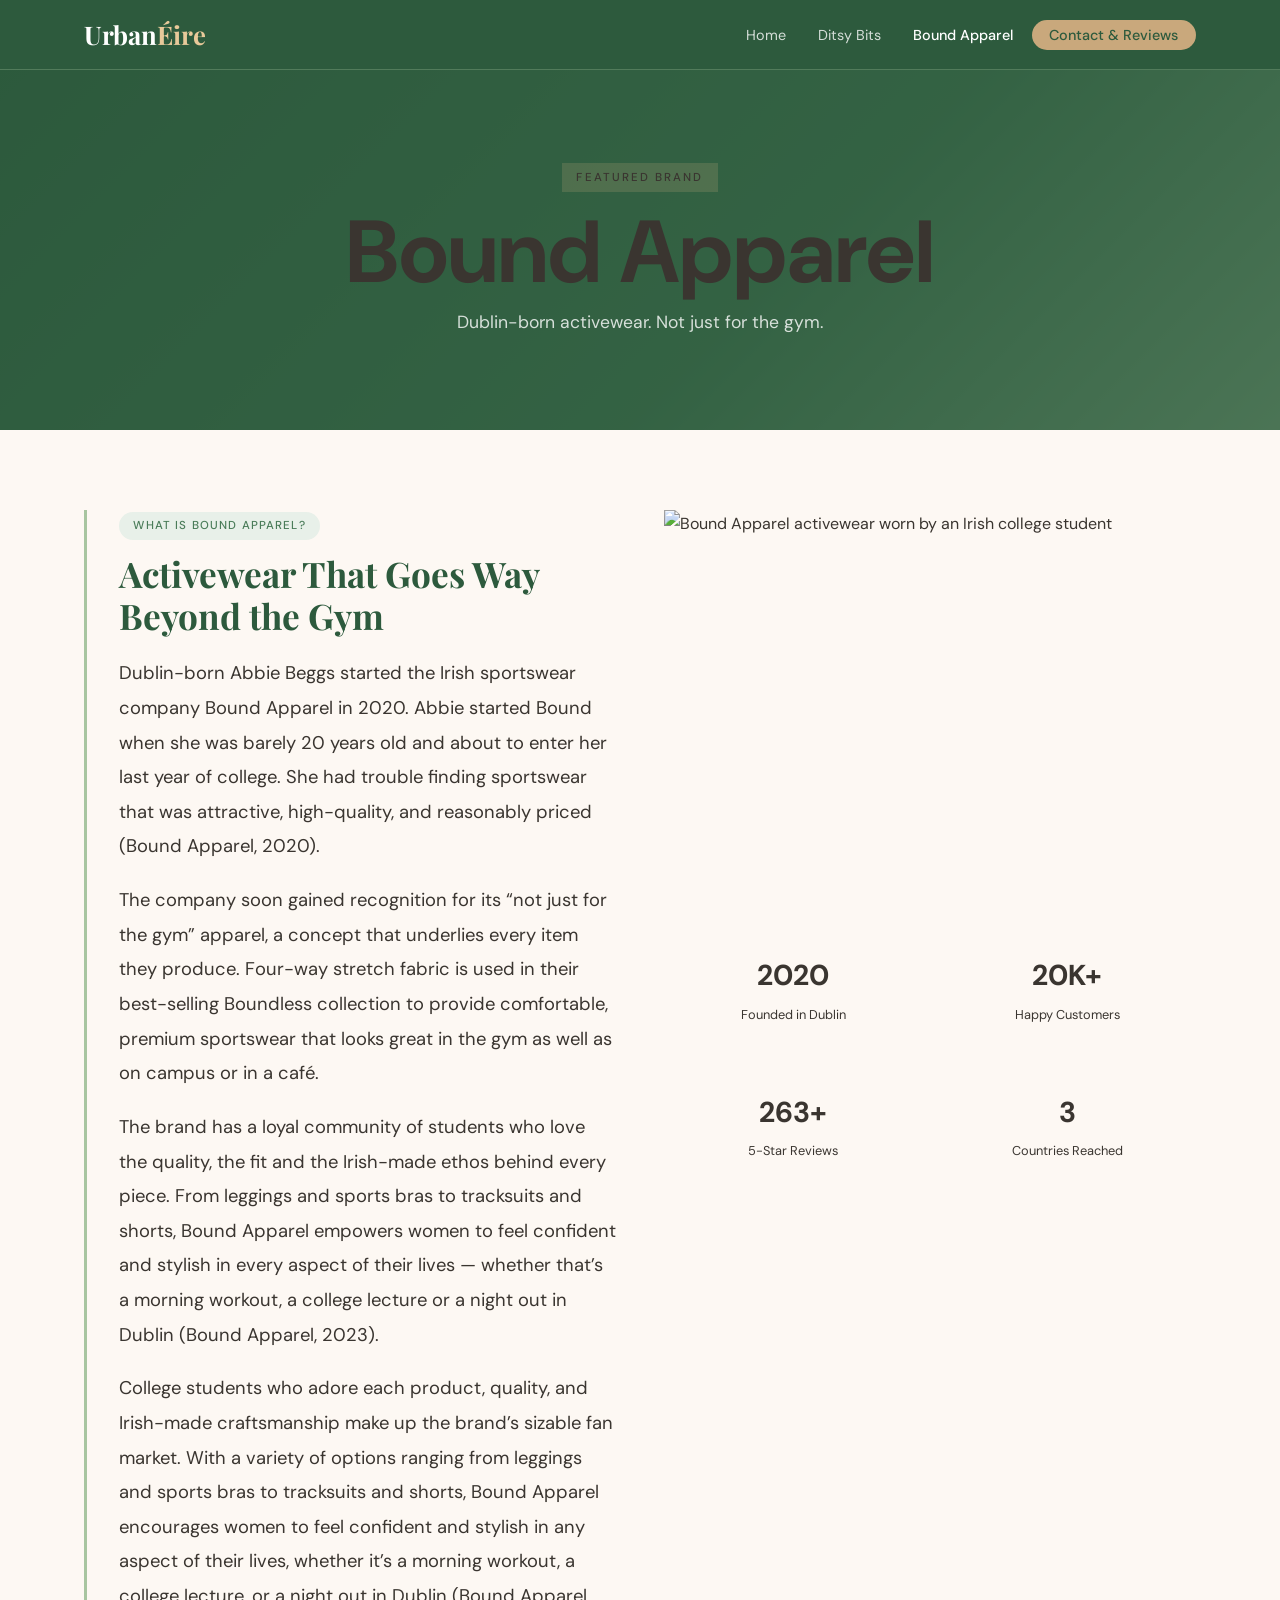
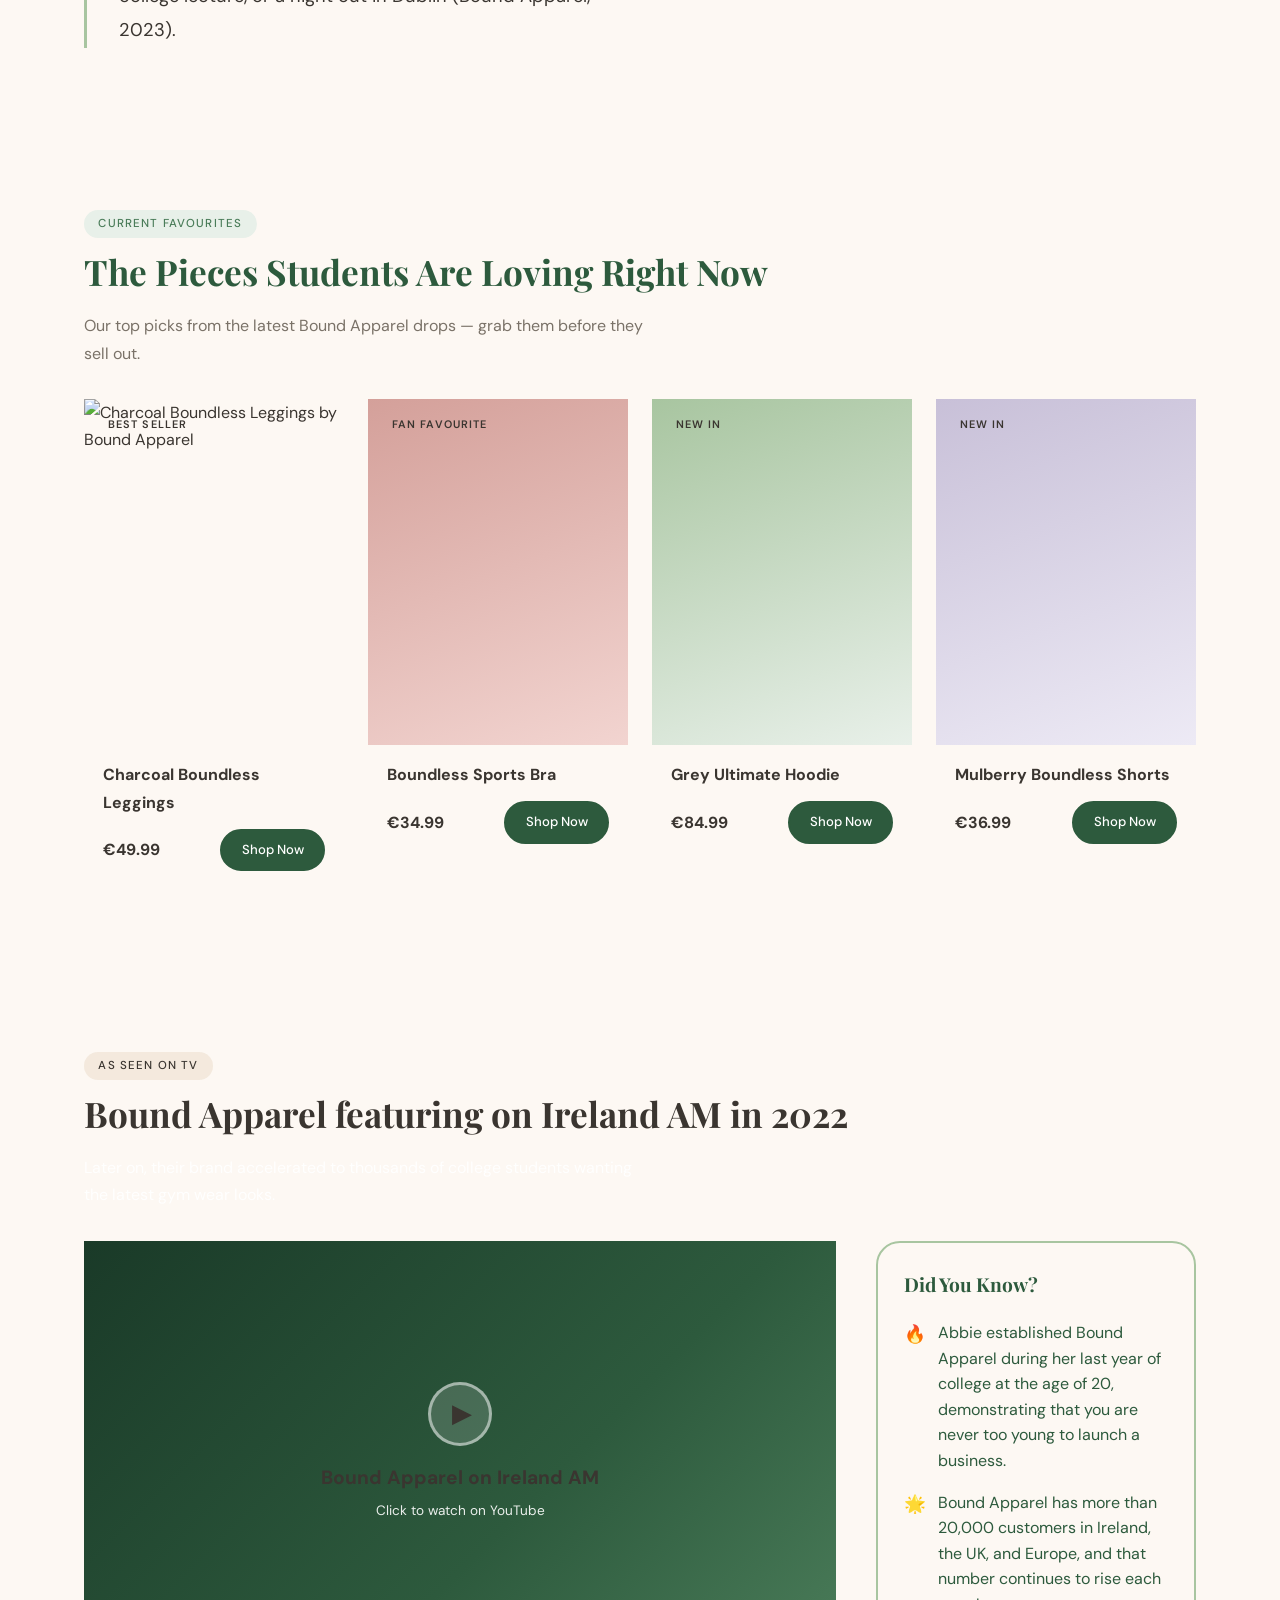
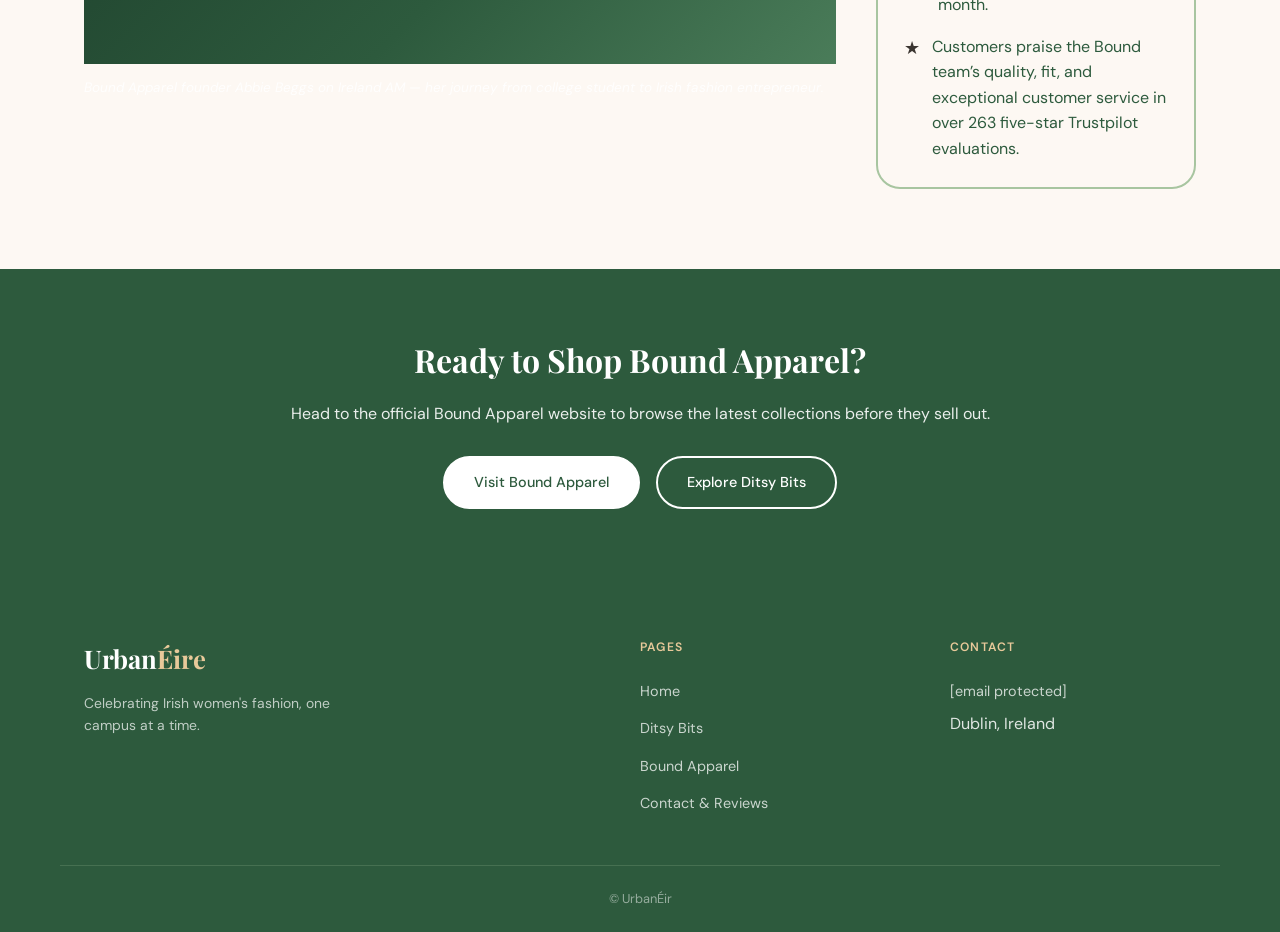
==== bound-apparel.html @ ddfc52a7 "Add files via upload" ====
<!DOCTYPE html>
<html lang="en">
<head>
  <meta charset="UTF-8" />
  <meta name="viewport" content="width=device-width, initial-scale=1.0" />
  <title>Bound Apparel | UrbanÉire — Irish Women's Fashion</title>
  <meta name="description" content="Discover Bound Apparel — Dublin's leading Irish activewear brand. High-quality leggings, sports bras and tracksuits loved by college students across Ireland." />
  <meta name="keywords" content="Bound Apparel, Irish activewear, leggings Ireland, sports bra Ireland, Irish fashion, Dublin activewear, college fashion Ireland, UrbanÉire" />
  <meta name="author" content="UrbanÉire" />
  <meta name="robots" content="index, follow" />
  <meta property="og:title" content="Bound Apparel | UrbanÉire" />
  <meta property="og:description" content="Founded in Dublin in 2020. Discover why college students across Ireland love Bound Apparel." />
  <meta property="og:type" content="website" />
  <meta property="og:url" content="https://www.urbaneire.ie/bound-apparel.html" />
  <meta property="og:image" content="images/Hero-6.jpg" />
  <link rel="canonical" href="https://www.urbaneire.ie/bound-apparel.html" />
  <link rel="preconnect" href="https://fonts.googleapis.com" />
  <link rel="preconnect" href="https://fonts.gstatic.com" crossorigin />
  <link href="https://fonts.googleapis.com/css2?family=Playfair+Display:ital,wght@0,400;0,700;1,400&family=DM+Sans:wght@300;400;500&display=swap" rel="stylesheet" />
  <link rel="stylesheet" href="style.css" />
  <style>
    .about-paragraph { opacity: 1 !important; transform: translateY(0) !important; }

    .page-hero { position: relative; height: 360px; display: flex; align-items: center; justify-content: center; overflow: hidden; background: url('images/Hero-6.jpg') center / cover no-repeat, linear-gradient(135deg, #2d5a3d 0%, #4a7c59 60%, #a8c5a0 100%); }
    .page-hero-overlay { position: absolute; inset: 0; background: rgba(45,90,61,0.75); }
    .page-hero-content { position: relative; z-index: 2; text-align: center; padding: 2rem 1.5rem; }
    .page-hero-tag { display: inline-block; font-size: 0.72rem; font-weight: 500; letter-spacing: 0.18em; text-transform: uppercase; color: var(--gold-light); background: rgba(201,168,124,0.2); padding: 0.28rem 0.9rem; border-radius: var(--radius-pill); margin-bottom: 1rem; }
    .page-hero-title { font-family: var(--font-display); font-size: clamp(3rem, 7vw, 5.5rem); font-weight: 700; color: var(--white); line-height: 1; margin-bottom: 0.8rem; }
    .page-hero-subtitle { font-size: 1.1rem; color: rgba(255,255,255,0.8); }

    .about-grid { display: grid; grid-template-columns: 1fr 1fr; gap: 3rem; align-items: start; }
    .about-paragraph { font-size: 1.15rem; line-height: 1.88; color: var(--charcoal); margin-bottom: 1.2rem; }
    .about-paragraph:last-child { margin-bottom: 0; }
    .about-right-col { display: flex; flex-direction: column; gap: 1.2rem; }
    .about-hero-img-wrap { border-radius: var(--radius-lg); overflow: hidden; aspect-ratio: 4/3; box-shadow: var(--shadow-card); }
    .about-hero-img { width: 100%; height: 100%; object-fit: cover; display: block; }
    .about-stats { display: grid; grid-template-columns: 1fr 1fr; gap: 1rem; }
    .stat-card { background: var(--white); border-radius: var(--radius-lg); padding: 1.4rem; text-align: center; box-shadow: var(--shadow-card); border-top: 4px solid var(--sage-light); }
    .stat-number { display: block; font-family: var(--font-display); font-size: 1.8rem; font-weight: 700; color: var(--sage-deep); }
    .stat-label { font-size: 0.8rem; color: var(--grey-mid); }

    .favs-section { padding-block: 5rem; background: var(--cream); }
    .favs-grid { display: grid; grid-template-columns: repeat(4, 1fr); gap: 1.5rem; }
    .product-card { background: var(--white); border-radius: var(--radius-lg); overflow: hidden; box-shadow: var(--shadow-card); transition: transform 0.3s var(--ease-out); }
    .product-card:hover { transform: translateY(-6px); }
    .product-img-wrap { position: relative; overflow: hidden; aspect-ratio: 3/4; background: var(--blush); }
    .product-img { width: 100%; height: 100%; object-fit: cover; display: block; }
    .product-badge { position: absolute; top: 0.8rem; left: 0.8rem; font-size: 0.68rem; font-weight: 600; letter-spacing: 0.1em; text-transform: uppercase; color: var(--white); background: var(--sage-dark); padding: 0.22rem 0.7rem; border-radius: var(--radius-pill); z-index: 2; }
    .product-badge-gold { background: var(--gold); color: var(--sage-deep); }
    .product-info { padding: 1rem 1.2rem 1.2rem; }
    .product-name { font-family: var(--font-display); font-size: 1rem; font-weight: 700; color: var(--sage-deep); margin-bottom: 0.8rem; }
    .product-footer { display: flex; align-items: center; justify-content: space-between; }
    .product-price { font-size: 1rem; font-weight: 700; color: var(--sage-dark); }
    .btn-sm { padding: 0.5rem 1.2rem; font-size: 0.82rem; }

    .video-section { padding-block: 5rem; background: var(--sage-deep); }
    .video-section .section-tag { color: var(--gold-light); background: rgba(201,168,124,0.18); }
    .video-section .section-title { color: var(--white); }
    .video-section .section-subtitle { color: rgba(255,255,255,0.9); }
    .video-grid { display: grid; grid-template-columns: 1fr 320px; gap: 2.5rem; align-items: start; }
    .video-link-card { display: block; border-radius: var(--radius-lg); background: linear-gradient(135deg, #1a3a28 0%, #2d5a3d 60%, #4a7c59 100%); text-decoration: none; transition: transform 0.3s; aspect-ratio: 16/9; }
    .video-link-card:hover { transform: translateY(-4px); }
    .video-link-inner { width: 100%; height: 100%; display: flex; flex-direction: column; align-items: center; justify-content: center; gap: 1rem; padding: 2rem; min-height: 200px; }
    .video-play-icon { width: 64px; height: 64px; border-radius: 50%; background: rgba(255,255,255,0.15); border: 3px solid rgba(255,255,255,0.5); display: flex; align-items: center; justify-content: center; font-size: 1.6rem; color: var(--white); padding-left: 4px; }
    .video-link-card:hover .video-play-icon { background: var(--gold); border-color: var(--gold); }
    .video-link-text { text-align: center; }
    .video-link-title { font-family: var(--font-display); font-size: 1.2rem; font-weight: 700; color: var(--white); margin-bottom: 0.3rem; }
    .video-link-sub { font-size: 0.85rem; color: rgba(255,255,255,0.9); }
    .video-caption { font-size: 0.85rem; color: rgba(255,255,255,0.85); margin-top: 0.8rem; font-style: italic; }
    .video-facts { background-color: #fdf8f3; border: 2px solid #a8c5a0; border-radius: 24px; padding: 1.6rem; }
    .video-facts-title { font-family: 'Playfair Display', serif; font-size: 1.2rem; font-weight: 700; color: #2d5a3d; margin-bottom: 1.2rem; }
    .facts-list { display: flex; flex-direction: column; gap: 1rem; }
    .fact-item { display: flex; gap: 0.8rem; align-items: flex-start; }
    .fact-icon { font-size: 1.1rem; flex-shrink: 0; }
    .fact-item p { font-size: 0.88rem; color: rgba(255,255,255,0.9); line-height: 1.6; }

    .cta-section { padding-top: 4rem; padding-bottom: 4rem; background-color: #2d5a3d; text-align: center; }
    .cta-title { font-family: 'Playfair Display', serif; font-size: 2rem; font-weight: 700; color: #ffffff; margin-bottom: 0.8rem; }
    .cta-text { font-size: 1rem; color: rgba(255,255,255,0.9); margin-bottom: 1.8rem; }
    .cta-buttons { display: flex; gap: 1rem; justify-content: center; flex-wrap: wrap; } .cta-section .btn-light { background-color: #ffffff; color: #2d5a3d; border-color: #ffffff; } .cta-section .btn-outline-light { background-color: transparent; color: #ffffff; border: 2px solid #ffffff; }

    @media (max-width: 1024px) { .favs-grid { grid-template-columns: repeat(2, 1fr); } .video-grid { grid-template-columns: 1fr; } }
    @media (max-width: 900px) { .about-grid { grid-template-columns: 1fr; } }
    @media (max-width: 600px) { .page-hero { height: 260px; } .favs-grid { grid-template-columns: 1fr; } .cta-buttons { flex-direction: column; align-items: center; } }
  </style>
</head>
<body>

  <header id="main-header">
    <div class="header-inner">
      <div class="logo">
        <a href="index.html" aria-label="UrbanÉire Home">Urban<span class="logo-accent">Éire</span></a>
      </div>
      <button class="hamburger-btn" id="hamburger-btn" aria-label="Open navigation menu" aria-expanded="false" aria-controls="main-nav">
        <span class="bar"></span><span class="bar"></span><span class="bar"></span>
      </button>
      <nav id="main-nav" aria-label="Main site navigation">
        <ul class="nav-list">
          <li><a href="index.html" class="nav-link">Home</a></li>
          <li><a href="ditsy-bits.html" class="nav-link">Ditsy Bits</a></li>
          <li><a href="bound-apparel.html" class="nav-link active" aria-current="page">Bound Apparel</a></li>
          <li><a href="thank-you.html" class="nav-link nav-cta">Contact &amp; Reviews</a></li>
        </ul>
      </nav>
    </div>
  </header>

  <section class="page-hero" aria-label="Bound Apparel page hero">
    <div class="page-hero-overlay" aria-hidden="true"></div>
    <div class="page-hero-content">
      <span class="page-hero-tag">Featured Brand</span>
      <h1 class="page-hero-title">Bound Apparel</h1>
      <p class="page-hero-subtitle">Dublin-born activewear. Not just for the gym.</p>
    </div>
  </section>

  <main id="main-content">

    <section class="about-section" id="about" aria-labelledby="about-heading">
      <div class="container">
        <div class="about-grid">
          <div class="about-text">
            <span class="section-tag">What is Bound Apparel?</span>
            <h2 id="about-heading" class="section-title">Activewear That Goes Way Beyond the Gym</h2>
            <p class="about-paragraph">Dublin-born Abbie Beggs started the Irish sportswear company Bound Apparel in 2020. Abbie started Bound when she was barely 20 years old and about to enter her last year of college. She had trouble finding sportswear that was attractive, high-quality, and reasonably priced (Bound Apparel, 2020).</p>
            <p class="about-paragraph">The company soon gained recognition for its &ldquo;not just for the gym&rdquo; apparel, a concept that underlies every item they produce. Four-way stretch fabric is used in their best-selling Boundless collection to provide comfortable, premium sportswear that looks great in the gym as well as on campus or in a caf&eacute;.</p>
            <p class="about-paragraph">The brand has a loyal community of students who love the quality, the fit and the Irish-made ethos behind every piece. From leggings and sports bras to tracksuits and shorts, Bound Apparel empowers women to feel confident and stylish in every aspect of their lives &mdash; whether that&rsquo;s a morning workout, a college lecture or a night out in Dublin (Bound Apparel, 2023).</p>
            <p class="about-paragraph">College students who adore each product, quality, and Irish-made craftsmanship make up the brand&rsquo;s sizable fan market. With a variety of options ranging from leggings and sports bras to tracksuits and shorts, Bound Apparel encourages women to feel confident and stylish in any aspect of their lives, whether it&rsquo;s a morning workout, a college lecture, or a night out in Dublin (Bound Apparel, 2023).</p>
          </div>
          <div class="about-right-col">
            <div class="about-hero-img-wrap">
              <img src="images/hero-2.jpg" alt="Bound Apparel activewear worn by an Irish college student" class="about-hero-img" loading="lazy" />
            </div>
            <div class="about-stats">
              <div class="stat-card"><span class="stat-number">2020</span><span class="stat-label">Founded in Dublin</span></div>
              <div class="stat-card"><span class="stat-number">20K+</span><span class="stat-label">Happy Customers</span></div>
              <div class="stat-card"><span class="stat-number">263+</span><span class="stat-label">5-Star Reviews</span></div>
              <div class="stat-card"><span class="stat-number">3</span><span class="stat-label">Countries Reached</span></div>
            </div>
          </div>
        </div>
      </div>
    </section>

    <section class="favs-section" id="favs" aria-labelledby="favs-heading">
      <div class="container">
        <span class="section-tag">Current Favourites</span>
        <h2 id="favs-heading" class="section-title">The Pieces Students Are Loving Right Now</h2>
        <p class="section-subtitle">Our top picks from the latest Bound Apparel drops — grab them before they sell out.</p>
        <div class="favs-grid">

          <article class="product-card">
            <div class="product-img-wrap">
              <img src="images/Bound-leggins.jpg" alt="Charcoal Boundless Leggings by Bound Apparel" class="product-img" loading="lazy" />
              <span class="product-badge">Best Seller</span>
            </div>
            <div class="product-info">
              <h3 class="product-name">Charcoal Boundless Leggings</h3>
              <div class="product-footer">
                <span class="product-price">&euro;49.99</span>
                <a href="https://boundonlineapparel.com" target="_blank" rel="noopener noreferrer" class="btn btn-dark btn-sm">Shop Now</a>
              </div>
            </div>
          </article>

          <article class="product-card">
            <div class="product-img-wrap">
              <img src="images/Boundless-sports-bra.jpg" alt="Boundless Sports Bra by Bound Apparel" class="product-img" loading="lazy" onerror="this.parentElement.style.background='linear-gradient(160deg,#d4a09a,#f2d4d0)';this.style.display='none'" />
              <span class="product-badge product-badge-gold">Fan Favourite</span>
            </div>
            <div class="product-info">
              <h3 class="product-name">Boundless Sports Bra</h3>
              <div class="product-footer">
                <span class="product-price">&euro;34.99</span>
                <a href="https://boundonlineapparel.com" target="_blank" rel="noopener noreferrer" class="btn btn-dark btn-sm">Shop Now</a>
              </div>
            </div>
          </article>

          <article class="product-card">
            <div class="product-img-wrap">
              <img src="images/GreY-ULTIMATE-Hoodie.jpg" alt="Grey Ultimate Hoodie by Bound Apparel" class="product-img" loading="lazy" onerror="this.parentElement.style.background='linear-gradient(160deg,#a8c5a0,#e8f0e9)';this.style.display='none'" />
              <span class="product-badge product-badge-gold">New In</span>
            </div>
            <div class="product-info">
              <h3 class="product-name">Grey Ultimate Hoodie</h3>
              <div class="product-footer">
                <span class="product-price">&euro;84.99</span>
                <a href="https://boundonlineapparel.com" target="_blank" rel="noopener noreferrer" class="btn btn-dark btn-sm">Shop Now</a>
              </div>
            </div>
          </article>

          <article class="product-card">
            <div class="product-img-wrap">
              <img src="images/Mulberry-shorts.jpg" alt="Mulberry Boundless Shorts by Bound Apparel" class="product-img" loading="lazy" onerror="this.parentElement.style.background='linear-gradient(160deg,#c8c0d8,#edeaf5)';this.style.display='none'" />
              <span class="product-badge">New In</span>
            </div>
            <div class="product-info">
              <h3 class="product-name">Mulberry Boundless Shorts</h3>
              <div class="product-footer">
                <span class="product-price">&euro;36.99</span>
                <a href="https://boundonlineapparel.com" target="_blank" rel="noopener noreferrer" class="btn btn-dark btn-sm">Shop Now</a>
              </div>
            </div>
          </article>

        </div>
      </div>
    </section>

    <section class="video-section" id="video" aria-labelledby="video-heading">
      <div class="container">
        <span class="section-tag">As Seen On TV</span>
        <h2 id="video-heading" class="section-title">Bound Apparel featuring on Ireland AM in 2022</h2>
        <p class="section-subtitle">Later on, their brand accelerated to thousands of college students wanting the latest gym wear looks.</p>
        <div class="video-grid">
          <div>
            <a href="https://youtu.be/LiNuf2lFeQk" target="_blank" rel="noopener noreferrer" class="video-link-card" aria-label="Watch Bound Apparel on Ireland AM">
              <div class="video-link-inner">
                <div class="video-play-icon" aria-hidden="true">&#9654;</div>
                <div class="video-link-text">
                  <p class="video-link-title">Bound Apparel on Ireland AM</p>
                  <p class="video-link-sub">Click to watch on YouTube</p>
                </div>
              </div>
            </a>
            <p class="video-caption">Bound Apparel founder Abbie Beggs on Ireland AM — her journey from college student to Irish fashion entrepreneur.</p>
          </div>
          <div class="video-facts">
            <h3 class="video-facts-title">Did You Know?</h3>
            <ul class="facts-list">
              <li class="fact-item"><span class="fact-icon">&#128293;</span><p style="font-size:1rem; color:#2d5a3d;">Abbie established Bound Apparel during her last year of college at the age of 20, demonstrating that you are never too young to launch a business.</p></li>
              <li class="fact-item"><span class="fact-icon">&#127775;</span><p style="font-size:1rem; color:#2d5a3d;">Bound Apparel has more than 20,000 customers in Ireland, the UK, and Europe, and that number continues to rise each month.</p></li>
              <li class="fact-item"><span class="fact-icon">&#9733;</span><p style="font-size:1rem; color:#2d5a3d;">Customers praise the Bound team&rsquo;s quality, fit, and exceptional customer service in over 263 five-star Trustpilot evaluations.</p></li>
            </ul>
          </div>
        </div>
      </div>
    </section>

    <section class="cta-section" aria-label="Call to action">
      <div class="container">
        <h2 class="cta-title">Ready to Shop Bound Apparel?</h2>
        <p class="cta-text">Head to the official Bound Apparel website to browse the latest collections before they sell out.</p>
        <div class="cta-buttons">
          <a href="https://boundonlineapparel.com" target="_blank" rel="noopener noreferrer" class="btn btn-light">Visit Bound Apparel</a>
          <a href="ditsy-bits.html" class="btn btn-outline-light">Explore Ditsy Bits</a>
        </div>
      </div>
    </section>

  </main>

  <footer id="main-footer" aria-label="Site footer">
    <div class="footer-inner container">
      <div class="footer-brand">
        <a href="index.html" class="footer-logo">Urban<span class="logo-accent">Éire</span></a>
        <p class="footer-tagline">Celebrating Irish women's fashion, one campus at a time.</p>
      </div>
      <nav class="footer-nav" aria-label="Footer links">
        <h3 class="footer-nav-heading">Pages</h3>
        <ul class="footer-nav-list">
          <li><a href="index.html" class="footer-link">Home</a></li>
          <li><a href="ditsy-bits.html" class="footer-link">Ditsy Bits</a></li>
          <li><a href="bound-apparel.html" class="footer-link">Bound Apparel</a></li>
          <li><a href="thank-you.html" class="footer-link">Contact &amp; Reviews</a></li>
        </ul>
      </nav>
      <div class="footer-contact">
        <h3 class="footer-nav-heading">Contact</h3>
        <address>
          <p><a href="/cdn-cgi/l/email-protection#a4ccc1c8c8cbe4d1d6c6c5cac1cdd6c18acdc1" class="footer-link"><span class="__cf_email__" data-cfemail="d4bcb1b8b8bb94a1a6b6b5bab1bda6b1fabdb1">[email&#160;protected]</span></a></p>
          <p>Dublin, Ireland</p>
        </address>
      </div>
    </div>
    <div class="footer-bottom">
      <p>&copy; <span id="footer-year"></span> UrbanÉir
---- style.css ----
/* UrbanEire - Main Stylesheet */

* { box-sizing: border-box; margin: 0; padding: 0; }
html { scroll-behavior: smooth; }
body { font-family: 'DM Sans', sans-serif; background-color: #fdf8f3; color: #3a3530; line-height: 1.7; overflow-x: hidden; }

img { display: block; max-width: 100%; height: auto; }
a { color: inherit; text-decoration: none; }
ul { list-style: none; }
address { font-style: normal; }

.container { max-width: 1160px; margin: 0 auto; padding: 0 1.5rem; }

.section-tag { display: inline-block; font-size: 0.72rem; font-weight: 500; letter-spacing: 0.1em; text-transform: uppercase; color: #4a7c59; background-color: #e8f0e9; padding: 0.28rem 0.9rem; border-radius: 999px; margin-bottom: 0.8rem; }

.section-title { font-family: 'Playfair Display', serif; font-size: 2.2rem; font-weight: 700; color: #2d5a3d; margin-bottom: 1.2rem; line-height: 1.2; }

.section-subtitle { font-size: 1rem; color: #7a7268; max-width: 560px; margin-bottom: 2rem; }

/* Buttons */
.btn { display: inline-block; font-family: 'DM Sans', sans-serif; font-size: 0.9rem; font-weight: 500; padding: 0.75rem 1.8rem; border-radius: 999px; border: 2px solid transparent; cursor: pointer; transition: background-color 0.2s ease, color 0.2s ease; text-align: center; }
.btn-dark { background-color: #2d5a3d; color: #ffffff; border-color: #2d5a3d; }
.btn-dark:hover { background-color: #4a7c59; }
.btn-light { background-color: #ffffff; color: #2d5a3d; border-color: #ffffff; }
.btn-light:hover { background-color: #f5e6d0; }
.btn-outline-light { background-color: transparent; color: #ffffff; border-color: #ffffff; }
.btn-outline-light:hover { background-color: rgba(255,255,255,0.15); }

/* Header */
#main-header { position: sticky; top: 0; z-index: 100; height: 70px; background-color: #2d5a3d; border-bottom: 1px solid rgba(168,197,160,0.3); }
#main-header.scrolled { box-shadow: 0 4px 16px rgba(45,90,61,0.3); }
.header-inner { max-width: 1160px; margin: 0 auto; padding: 0 1.5rem; height: 100%; display: flex; align-items: center; justify-content: space-between; }
.logo a { font-family: 'Playfair Display', serif; font-size: 1.6rem; font-weight: 700; color: #ffffff; }
.logo-accent { color: #e8c99a; }
.nav-list { display: flex; align-items: center; gap: 0.3rem; }
.nav-link { font-size: 0.9rem; color: rgba(255,255,255,0.8); padding: 0.4rem 0.85rem; border-radius: 4px; transition: color 0.2s ease; }
.nav-link:hover { color: #ffffff; }
.nav-link.active { color: #ffffff; font-weight: 500; }
.nav-cta { background-color: #c9a87c; color: #2d5a3d !important; font-weight: 500; padding: 0.4rem 1.1rem; border-radius: 999px; }
.nav-cta:hover { background-color: #e8c99a; }

/* Hamburger */
.hamburger-btn { display: none; flex-direction: column; justify-content: center; gap: 5px; width: 38px; height: 38px; background: none; border: none; cursor: pointer; padding: 4px; }
.bar { display: block; width: 100%; height: 2px; background-color: #ffffff; border-radius: 999px; transition: transform 0.3s ease, opacity 0.2s ease; }
.hamburger-btn.open .bar:nth-child(1) { transform: translateY(7px) rotate(45deg); }
.hamburger-btn.open .bar:nth-child(2) { opacity: 0; }
.hamburger-btn.open .bar:nth-child(3) { transform: translateY(-7px) rotate(-45deg); }

/* Hero */
.hero-section { position: relative; min-height: calc(100vh - 70px); display: flex; align-items: center; justify-content: center; background: linear-gradient(135deg, #2d5a3d 0%, #4a7c59 40%, #7a9e7e 100%); overflow: hidden; }
.hero-overlay { position: absolute; top: 0; left: 0; right: 0; bottom: 0; background-color: rgba(20,45,30,0.3); z-index: 1; }
.hero-content { position: relative; z-index: 2; text-align: center; padding: 5rem 1.5rem; max-width: 740px; }
.hero-eyebrow { font-size: 0.78rem; font-weight: 500; letter-spacing: 0.2em; text-transform: uppercase; color: #e8c99a; margin-bottom: 1rem; }
.hero-title { font-family: 'Playfair Display', serif; font-size: 5rem; font-weight: 700; color: #ffffff; line-height: 1; margin-bottom: 1.2rem; }
.hero-accent { color: #e8c99a; }
.hero-subtitle { font-size: 1.1rem; color: rgba(255,255,255,0.9); max-width: 480px; margin: 0 auto 2.5rem; }
.hero-buttons { display: flex; gap: 0.85rem; justify-content: center; flex-wrap: wrap; }
.hero-scroll-cue { position: absolute; bottom: 2.5rem; left: 50%; transform: translateX(-50%); z-index: 3; display: flex; flex-direction: column; align-items: center; gap: 4px; color: rgba(255,255,255,0.6); font-size: 0.7rem; letter-spacing: 0.1em; text-transform: uppercase; }
.scroll-arrow { animation: bounce 1.7s infinite; }
@keyframes bounce { 0%, 100% { transform: translateY(0); } 50% { transform: translateY(7px); } }

/* About */
.about-section { padding: 5rem 0; background-color: #fdf8f3; position: relative; overflow: hidden; }
.about-text { max-width: 740px; border-left: 3px solid #a8c5a0; padding-left: 2rem; }
.about-paragraph { font-size: 1.05rem; line-height: 1.88; color: #3a3530; margin-bottom: 1.5rem; }
.about-paragraph:last-child { margin-bottom: 0; }
.about-paragraph strong { color: #4a7c59; font-weight: 600; }

/* Brands */
.brands-section { padding: 5rem 0; background-color: #f5ede3; position: relative; overflow: hidden; }
.brands-grid { display: grid; grid-template-columns: repeat(2, 1fr); gap: 2.5rem; }
.brand-card { background-color: #ffffff; border-radius: 24px; overflow: hidden; box-shadow: 0 8px 30px rgba(74,124,89,0.12); transition: transform 0.3s ease; }
.brand-card:hover { transform: translateY(-8px); }
.brand-card-img-wrap { position: relative; overflow: hidden; aspect-ratio: 4/5; background-color: #e8f0e9; }
#card-bound .brand-card-img-wrap { background-color: #f2d4d0; }
.brand-card-img { position: absolute; top: 0; left: 0; width: 100%; height: 100%; object-fit: cover; display: block; transition: transform 0.4s ease; }
.brand-card:hover .brand-card-img { transform: scale(1.05); }
.brand-card-badge { position: absolute; top: 1.2rem; left: 1.2rem; font-size: 0.7rem; font-weight: 600; letter-spacing: 0.1em; text-transform: uppercase; color: #ffffff; background-color: #4a7c59; padding: 0.28rem 0.85rem; border-radius: 999px; z-index: 2; }
.brand-card-body { padding: 1.5rem 1.8rem 1.8rem; display: flex; flex-direction: column; gap: 0.6rem; border-top: 4px solid #a8c5a0; }
#card-bound .brand-card-body { border-top-color: #d4a09a; }
.brand-card-title { font-family: 'Playfair Display', serif; font-size: 1.5rem; font-weight: 700; color: #2d5a3d; }
.brand-card-price { font-size: 0.9rem; font-weight: 500; color: #4a7c59; }
.brand-card-desc { font-size: 0.95rem; color: #7a7268; line-height: 1.75; flex: 1; }

/* Weather */
.weather-section { padding: 5rem 0; background-color: #edeaf5; }
.weather-widget { max-width: 680px; margin: 0 auto; }
.weather-input-row { display: flex; align-items: center; gap: 0.8rem; flex-wrap: wrap; margin-bottom: 1.5rem; }
.weather-label { font-weight: 500; font-size: 0.9rem; color: #2d5a3d; }
.weather-input { flex: 1; min-width: 180px; padding: 0.75rem 1.1rem; border: 2px solid #c8c0d8; border-radius: 999px; font-family: 'DM Sans', sans-serif; font-size: 0.95rem; color: #3a3530; background-color: #ffffff; outline: none; transition: border-color 0.2s ease; }
.weather-input:focus { border-color: #4a7c59; }
.weather-result { background-color: #ffffff; border: 1px solid #e8e0d8; border-left: 5px solid #7a9e7e; border-radius: 12px; padding: 1.8rem; box-shadow: 0 4px 20px rgba(74,124,89,0.09); }
.weather-info-row { display: flex; align-items: center; gap: 1.2rem; margin-bottom: 1.2rem; padding-bottom: 1.2rem; border-bottom: 1px solid #e8e0d8; }
.weather-city-name { font-family: 'Playfair Display', serif; font-size: 1.25rem; font-weight: 700; color: #2d5a3d; }
.weather-temp { font-size: 1.4rem; font-weight: 600; color: #4a7c59; }
.weather-desc { font-size: 0.88rem; color: #7a7268; text-transform: capitalize; }
.outfit-title { font-family: 'Playfair Display', serif; font-size: 1rem; font-weight: 700; color: #2d5a3d; margin-bottom: 0.5rem; }
.outfit-text { font-size: 0.93rem; color: #7a7268; line-height: 1.75; margin-bottom: 1rem; }
.weather-error { color: #b05050; font-size: 0.88rem; padding: 0.7rem 1rem; background-color: #fdf0f0; border: 1px solid #e8c0c0; border-radius: 12px; margin-top: 0.6rem; }

/* Newsletter */
.newsletter-section { padding: 5rem 0; background-color: #f2d4d0; position: relative; overflow: hidden; }
.newsletter-section .section-title { color: #2d5a3d; text-align: center; }
.newsletter-section .section-subtitle { color: #3a3530; text-align: center; margin: 0 auto 2rem; }
.newsletter-form { max-width: 640px; margin: 0 auto; background-color: rgba(255,255,255,0.8); border: 1px solid rgba(212,160,154,0.35); border-radius: 24px; padding: 2.4rem; box-shadow: 0 4px 20px rgba(74,124,89,0.08); }
.form-row { display: grid; grid-template-columns: 1fr 1fr; gap: 1.2rem; margin-bottom: 1.2rem; }
.form-group { display: flex; flex-direction: column; gap: 0.4rem; }
.form-label { font-size: 0.84rem; font-weight: 500; color: #2d5a3d; }
.form-input { padding: 0.78rem 1.1rem; border: 1.5px solid #e8e0d8; border-radius: 12px; font-family: 'DM Sans', sans-serif; font-size: 0.93rem; color: #3a3530; background-color: #ffffff; outline: none; transition: border-color 0.2s ease; width: 100%; }
.form-input:focus { border-color: #4a7c59; }
.form-input.error { border-color: #c08080; }
.form-error { font-size: 0.77rem; color: #b05050; min-height: 1.1em; }
.form-checkbox-group { display: flex; flex-direction: row; align-items: flex-start; gap: 0.7rem; margin-bottom: 1.2rem; }
.form-checkbox { width: 17px; height: 17px; margin-top: 2px; accent-color: #4a7c59; flex-shrink: 0; cursor: pointer; }
.form-checkbox-label { font-size: 0.84rem; color: #3a3530; line-height: 1.55; cursor: pointer; }
.nl-submit-btn { width: 100%; padding: 0.88rem; background-color: #2d5a3d; color: #ffffff; border: 2px solid #2d5a3d; border-radius: 999px; font-family: 'DM Sans', sans-serif; font-size: 0.95rem; font-weight: 600; cursor: pointer; transition: background-color 0.2s ease; }
.nl-submit-btn:hover { background-color: #4a7c59; }
.form-success { text-align: center; font-size: 0.95rem; color: #4a7c59; font-weight: 500; padding: 0.7rem 0; }

/* Footer */
#main-footer { background-color: #2d5a3d; color: rgba(255,255,255,0.85); padding-top: 4rem; }
.footer-inner { display: grid; grid-template-columns: 2fr 1fr 1fr; gap: 4rem; padding-bottom: 3rem; border-bottom: 1px solid rgba(168,197,160,0.2); }
.footer-logo { font-family: 'Playfair Display', serif; font-size: 1.6rem; font-weight: 700; color: #ffffff; display: inline-block; margin-bottom: 0.7rem; }
.footer-tagline { font-size: 0.87rem; color: rgba(255,255,255,0.7); line-height: 1.65; margin-bottom: 1.3rem; max-width: 250px; }
.footer-social { display: flex; gap: 0.6rem; flex-wrap: wrap; }
.social-link { font-size: 0.8rem; font-weight: 500; color: rgba(255,255,255,0.8); border: 1px solid rgba(255,255,255,0.3); padding: 0.28rem 0.82rem; border-radius: 999px; transition: background-color 0.2s ease, color 0.2s ease; }
.social-link:hover { color: #2d5a3d; background-color: #e8c99a; }
.footer-nav-heading { font-size: 0.76rem; font-weight: 600; letter-spacing: 0.1em; text-transform: uppercase; color: #e8c99a; margin-bottom: 1.2rem; }
.footer-nav-list { display: flex; flex-direction: column; gap: 0.65rem; }
.footer-link { font-size: 0.9rem; color: rgba(255,255,255,0.75); transition: color 0.2s ease; }
.footer-link:hover { color: #a8c5a0; }
.footer-contact address p { margin-bottom: 0.4rem; }
.footer-bottom { padding: 1.4rem 0; text-align: center; font-size: 0.8rem; color: rgba(255,255,255,0.5); }

/* Responsive */
@media (max-width: 900px) {
  .hamburger-btn { display: flex; z-index: 101; }
  #main-nav { position: absolute; top: 70px; left: 0; right: 0; background-color: #2d5a3d; border-top: 1px solid rgba(168,197,160,0.2); max-height: 0; overflow: hidden; transition: max-height 0.3s ease, padding 0.3s ease; padding: 0 1.5rem; }
  #main-nav.nav-open { max-height: 320px; padding: 1rem 1.5rem; }
  .nav-list { flex-direction: column; align-items: flex-start; gap: 0.2rem; }
  .nav-link { font-size: 1rem; padding: 0.6rem 0.5rem; width: 100%; }
  .brands-grid { grid-template-columns: 1fr; }
  .footer-inner { grid-template-columns: 1fr 1fr; gap: 2.5rem; }
  .footer-brand { grid-column: 1 / -1; }
  .hero-title { font-size: 3.5rem; }
}

@media (max-width: 600px) {
  .hero-title { font-size: 2.8rem; }
  .hero-buttons { flex-direction: column; align-items: center; }
  .form-row { grid-template-columns: 1fr; }
  .weather-input-row { flex-direction: column; }
  .weather-label { display: none; }
  .footer-inner { grid-template-columns: 1fr; gap: 2rem; }
  .newsletter-form { padding: 1.5rem; }
  .about-text { border-left: none; padding-left: 0; border-top: 3px solid #a8c5a0; padding-top: 1.5rem; }
}
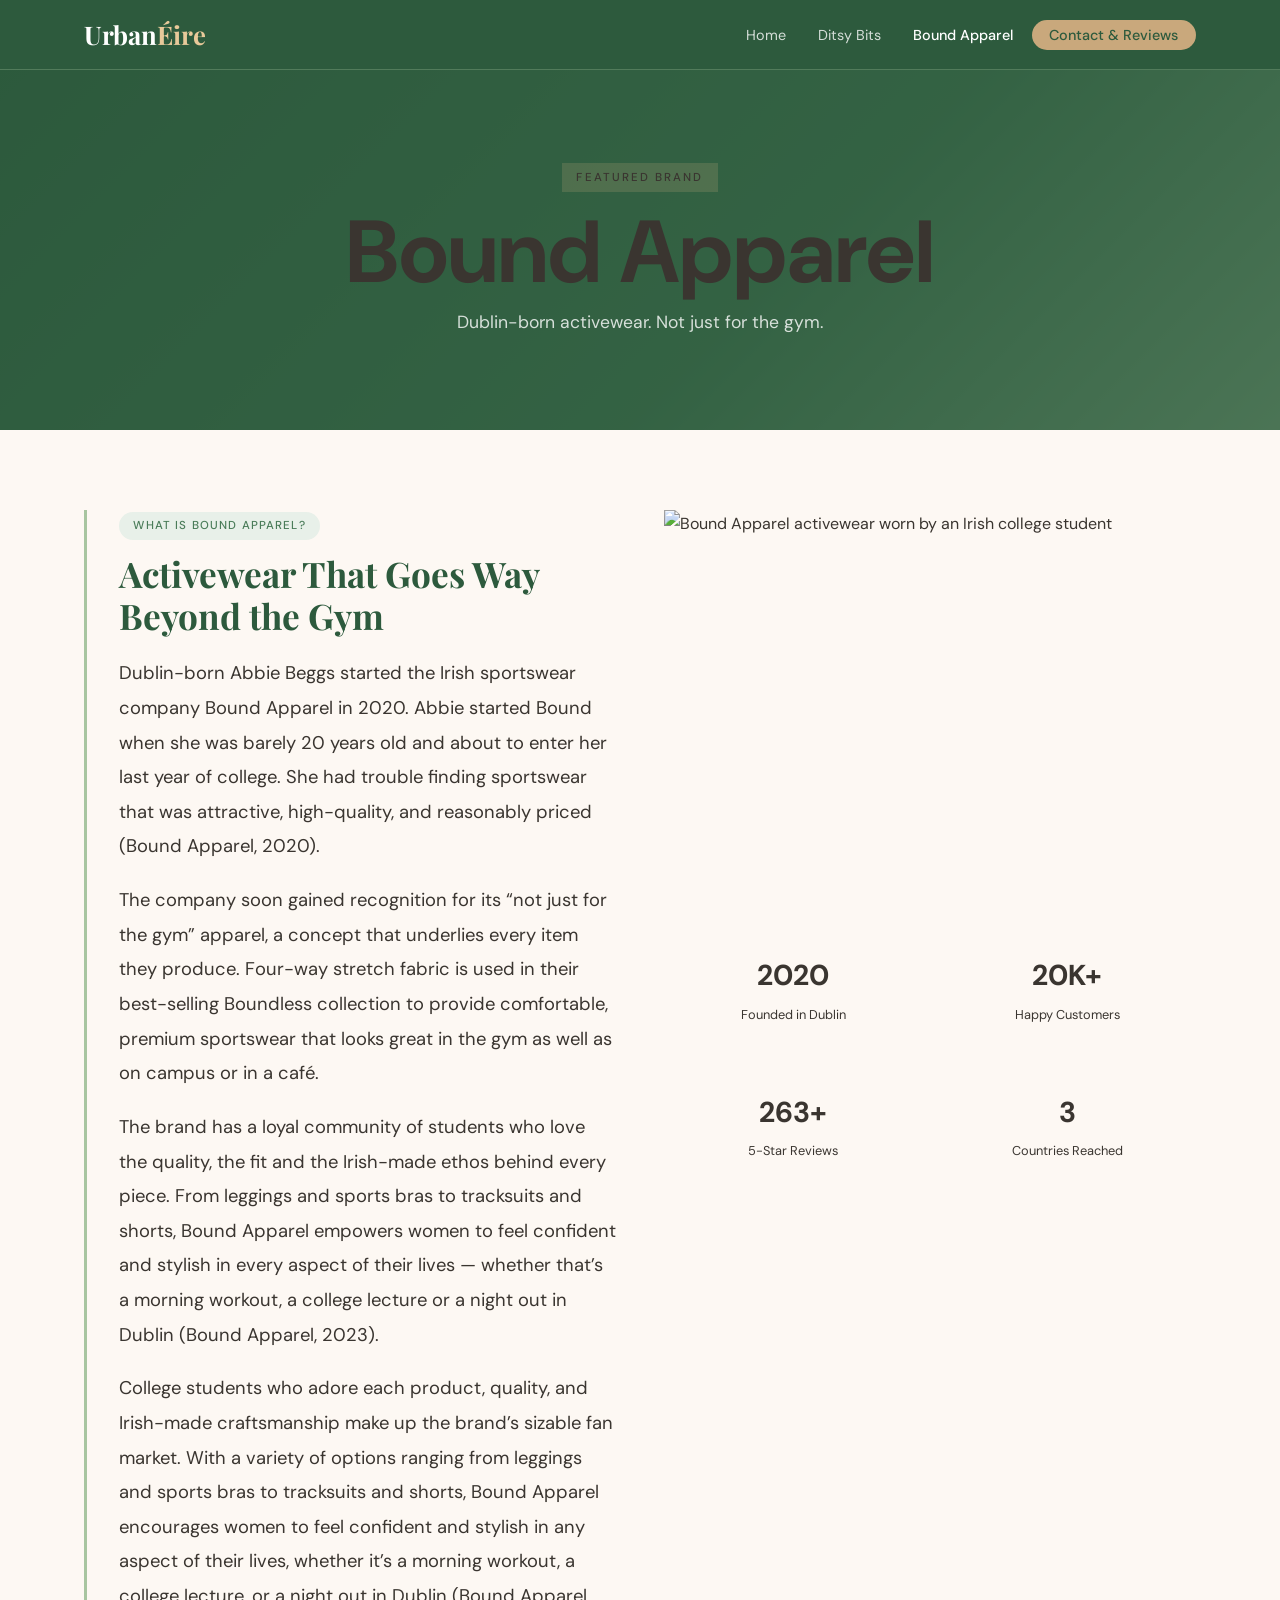
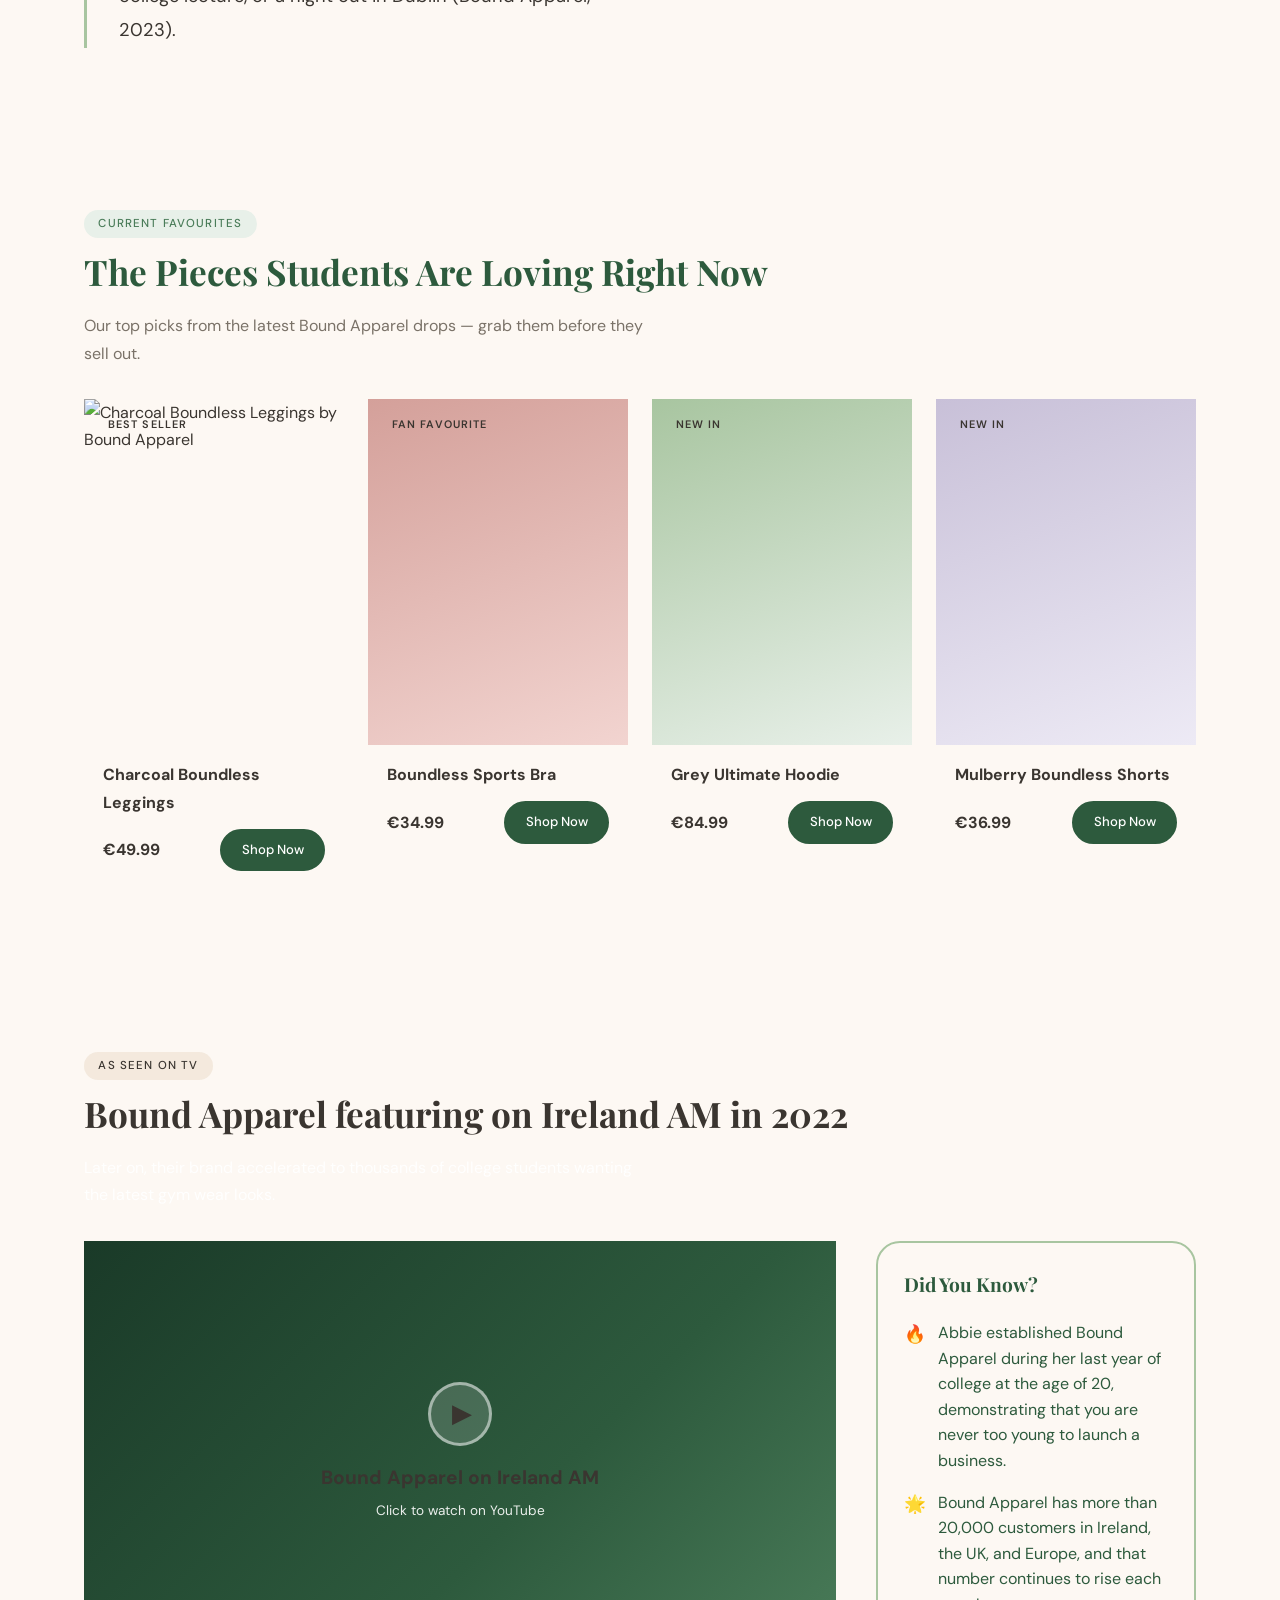
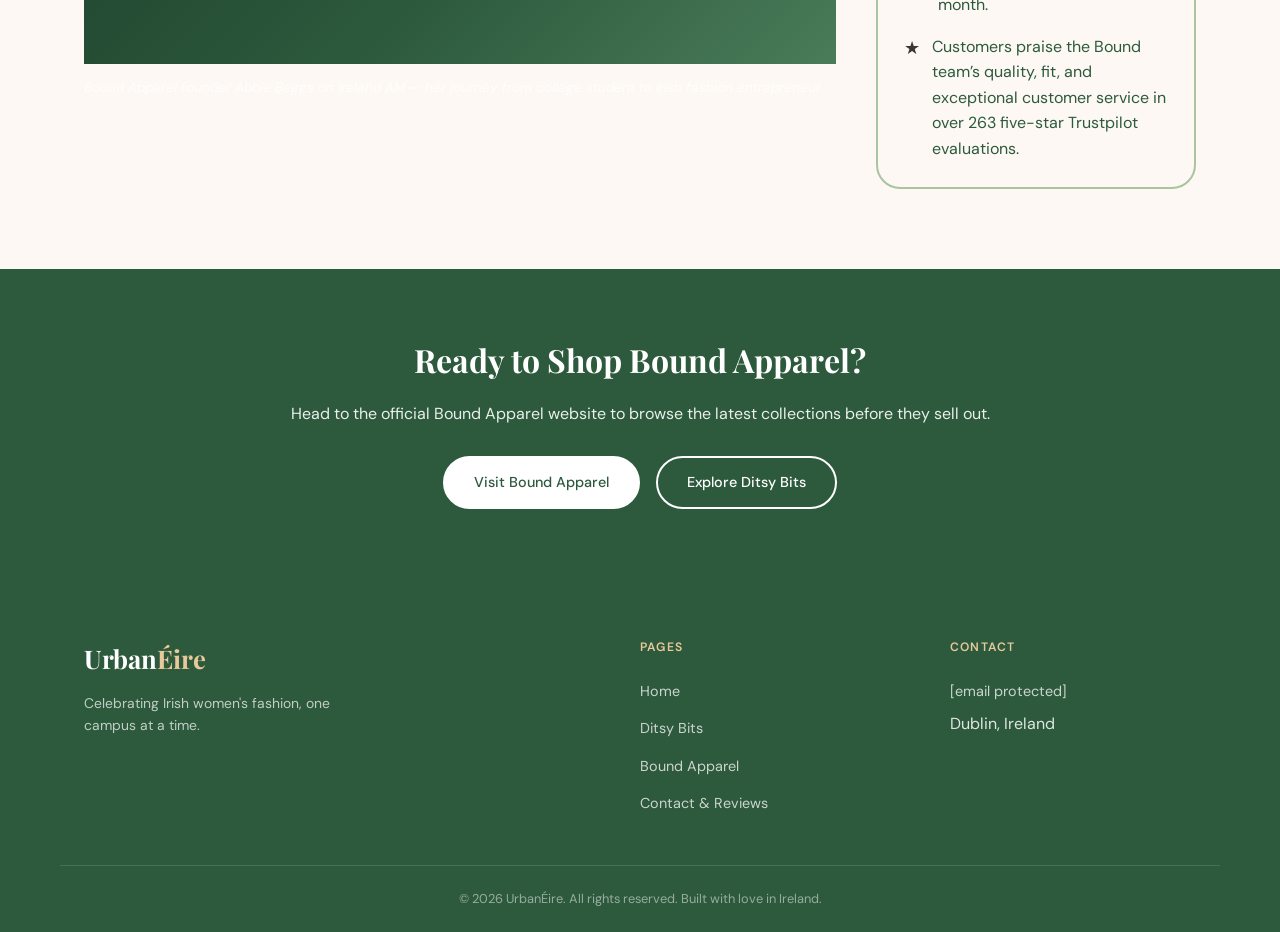
==== commit ed9c2bdc: "Add files via upload" ====
--- a/bound-apparel.html
+++ b/bound-apparel.html
@@ -12,7 +12,7 @@
   <meta property="og:description" content="Founded in Dublin in 2020. Discover why college students across Ireland love Bound Apparel." />
   <meta property="og:type" content="website" />
   <meta property="og:url" content="https://www.urbaneire.ie/bound-apparel.html" />
-  <meta property="og:image" content="images/Hero-6.jpg" />
+  <meta property="og:image" content="images/hero-6.jpg" />
   <link rel="canonical" href="https://www.urbaneire.ie/bound-apparel.html" />
   <link rel="preconnect" href="https://fonts.googleapis.com" />
   <link rel="preconnect" href="https://fonts.gstatic.com" crossorigin />
@@ -21,7 +21,7 @@
   <style>
     .about-paragraph { opacity: 1 !important; transform: translateY(0) !important; }
 
-    .page-hero { position: relative; height: 360px; display: flex; align-items: center; justify-content: center; overflow: hidden; background: url('images/Hero-6.jpg') center / cover no-repeat, linear-gradient(135deg, #2d5a3d 0%, #4a7c59 60%, #a8c5a0 100%); }
+    .page-hero { position: relative; height: 360px; display: flex; align-items: center; justify-content: center; overflow: hidden; background: url('images/hero-6.jpg') center / cover no-repeat, linear-gradient(135deg, #2d5a3d 0%, #4a7c59 60%, #a8c5a0 100%); }
     .page-hero-overlay { position: absolute; inset: 0; background: rgba(45,90,61,0.75); }
     .page-hero-content { position: relative; z-index: 2; text-align: center; padding: 2rem 1.5rem; }
     .page-hero-tag { display: inline-block; font-size: 0.72rem; font-weight: 500; letter-spacing: 0.18em; text-transform: uppercase; color: var(--gold-light); background: rgba(201,168,124,0.2); padding: 0.28rem 0.9rem; border-radius: var(--radius-pill); margin-bottom: 1rem; }
@@ -151,7 +151,7 @@
 
           <article class="product-card">
             <div class="product-img-wrap">
-              <img src="images/Bound-leggins.jpg" alt="Charcoal Boundless Leggings by Bound Apparel" class="product-img" loading="lazy" />
+              <img src="images/bound-leggins.jpg" alt="Charcoal Boundless Leggings by Bound Apparel" class="product-img" loading="lazy" />
               <span class="product-badge">Best Seller</span>
             </div>
             <div class="product-info">
@@ -165,7 +165,7 @@
 
           <article class="product-card">
             <div class="product-img-wrap">
-              <img src="images/Boundless-sports-bra.jpg" alt="Boundless Sports Bra by Bound Apparel" class="product-img" loading="lazy" onerror="this.parentElement.style.background='linear-gradient(160deg,#d4a09a,#f2d4d0)';this.style.display='none'" />
+              <img src="images/boundless-sports-bra.jpg" alt="Boundless Sports Bra by Bound Apparel" class="product-img" loading="lazy" onerror="this.parentElement.style.background='linear-gradient(160deg,#d4a09a,#f2d4d0)';this.style.display='none'" />
               <span class="product-badge product-badge-gold">Fan Favourite</span>
             </div>
             <div class="product-info">
@@ -179,7 +179,7 @@
 
           <article class="product-card">
             <div class="product-img-wrap">
-              <img src="images/GreY-ULTIMATE-Hoodie.jpg" alt="Grey Ultimate Hoodie by Bound Apparel" class="product-img" loading="lazy" onerror="this.parentElement.style.background='linear-gradient(160deg,#a8c5a0,#e8f0e9)';this.style.display='none'" />
+              <img src="images/grey-ultimate-hoodie.jpg" alt="Grey Ultimate Hoodie by Bound Apparel" class="product-img" loading="lazy" onerror="this.parentElement.style.background='linear-gradient(160deg,#a8c5a0,#e8f0e9)';this.style.display='none'" />
               <span class="product-badge product-badge-gold">New In</span>
             </div>
             <div class="product-info">
@@ -193,7 +193,7 @@
 
           <article class="product-card">
             <div class="product-img-wrap">
-              <img src="images/Mulberry-shorts.jpg" alt="Mulberry Boundless Shorts by Bound Apparel" class="product-img" loading="lazy" onerror="this.parentElement.style.background='linear-gradient(160deg,#c8c0d8,#edeaf5)';this.style.display='none'" />
+              <img src="images/mulberry-shorts.jpg" alt="Mulberry Boundless Shorts by Bound Apparel" class="product-img" loading="lazy" onerror="this.parentElement.style.background='linear-gradient(160deg,#c8c0d8,#edeaf5)';this.style.display='none'" />
               <span class="product-badge">New In</span>
             </div>
             <div class="product-info">
@@ -276,4 +276,10 @@
       </div>
     </div>
     <div class="footer-bottom">
-      <p>&copy; <span id="footer-year"></span> UrbanÉir+      <p>&copy; <span id="footer-year"></span> UrbanÉire. All rights reserved. Built with love in Ireland.</p>
+    </div>
+  </footer>
+
+  <script src="script.js"></script>
+</body>
+</html>
